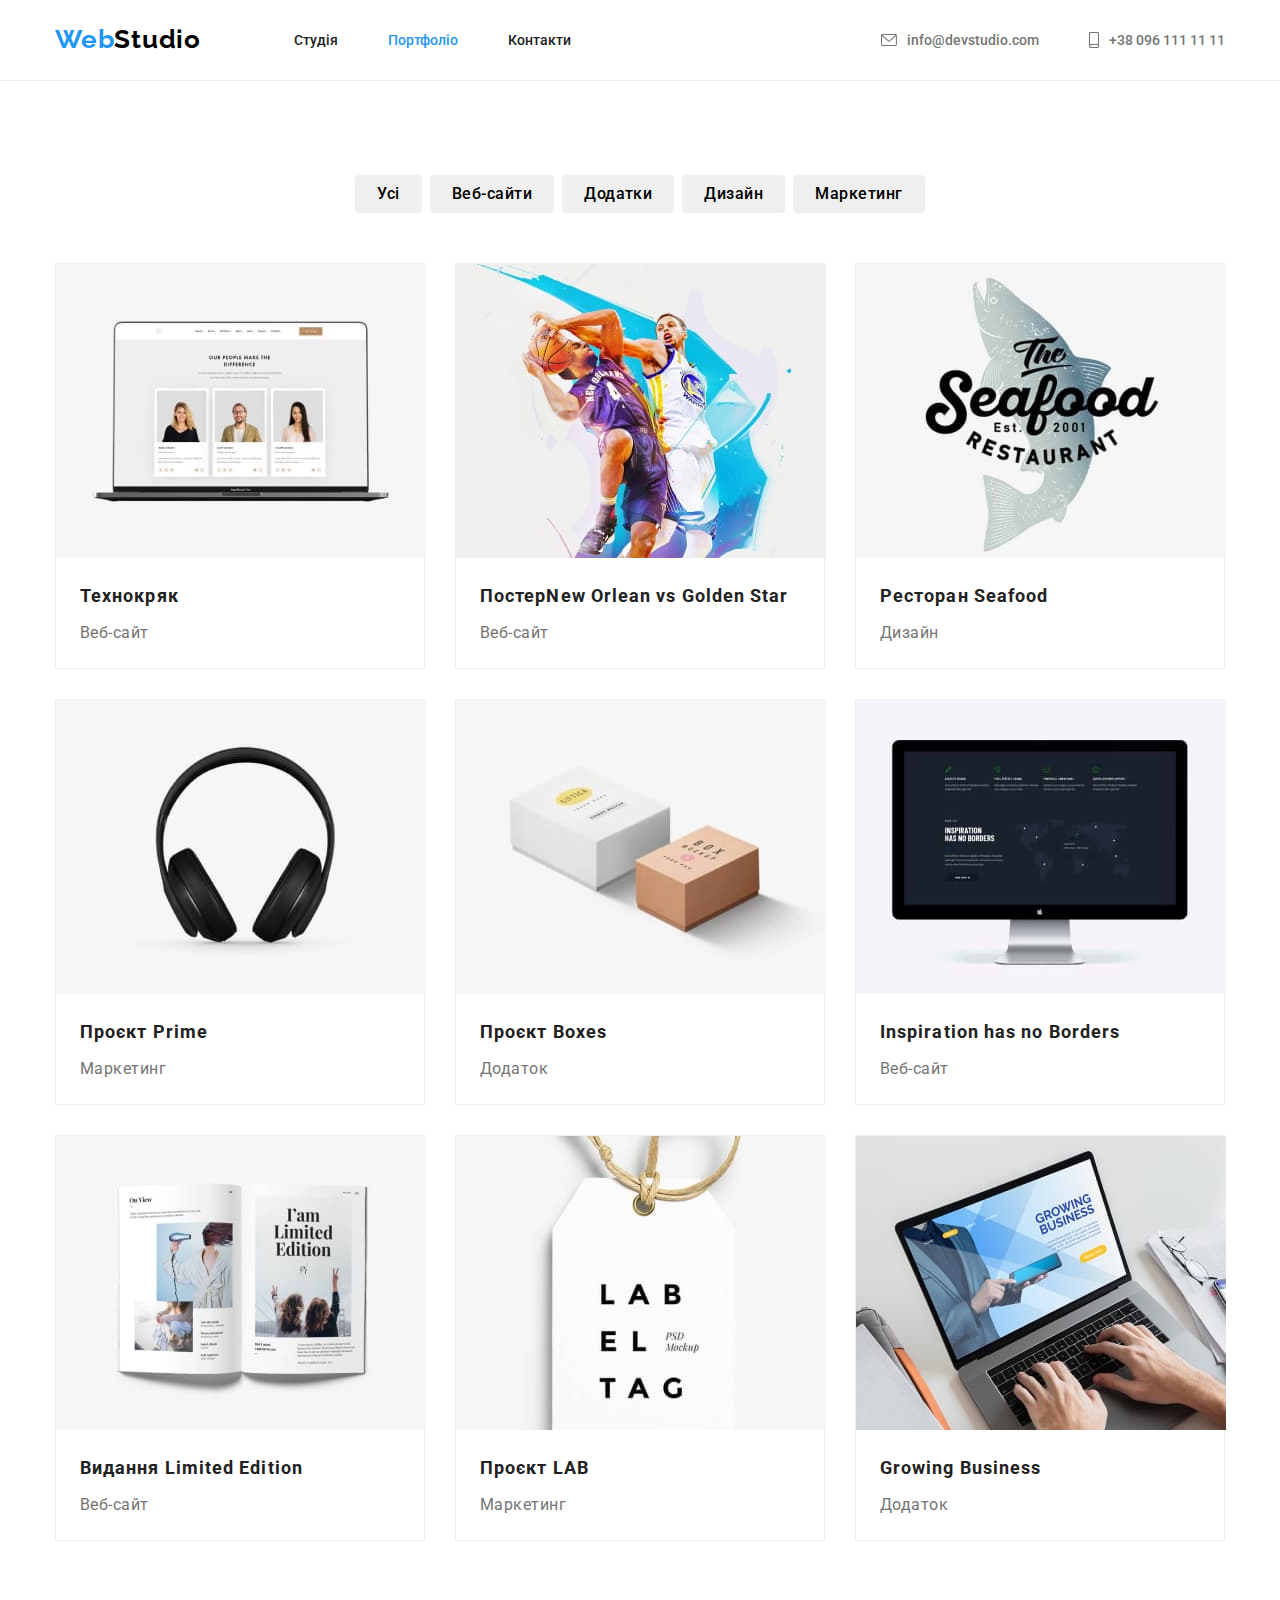
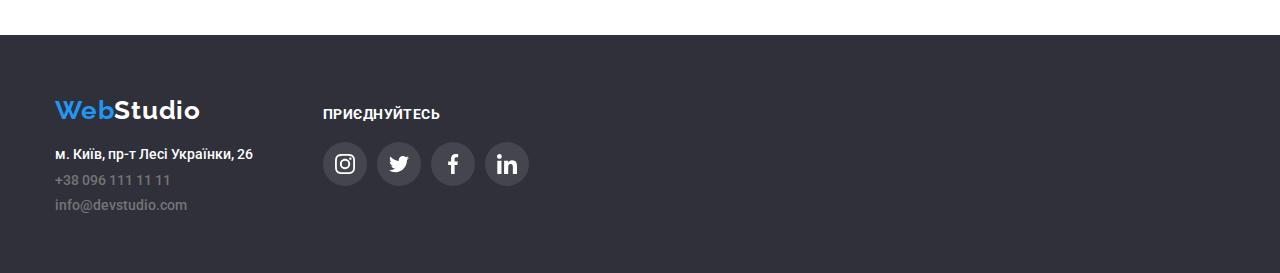
==== portfolio.html @ 5250e9d7 "js scrirt" ====
<!DOCTYPE html>
<html lang="uk">
  <head>
    <meta charset="UTF-8" />
    <meta http-equiv="X-UA-Compatible" content="IE=edge" />
    <meta name="viewport" content="width=device-width, initial-scale=1.0" />
    <title>WebStudio</title>
    <link
      rel="stylesheet"
      href="https://cdnjs.cloudflare.com/ajax/libs/modern-normalize/1.1.0/modern-normalize.min.css"
    />
    <link
      href="https://fonts.googleapis.com/css2?family=Raleway:wght@700&display=swap"
      rel="stylesheet"
    />
    <link
      href="https://fonts.googleapis.com/css2?family=Roboto:wght@400;500;700;900&display=swap"
      rel="stylesheet"
    />
    <link rel="stylesheet" href="./css/styles.css" />
  </head>
  <body>
    <header class="header">
      <div class="main-nav container">
        <nav class="nav main-nav">
          <a class="logo" lang="en" href="./index.html"
            >Web<span class="logo-dark">Studio</span></a
          >
          <ul class="nav-list header-list list">
            <li class="nav-item">
              <a class="nav-link" href="./index.html">Студія</a>
            </li>
            <li class="nav-item">
              <a class="nav-link current" href="#">Портфоліо</a>
            </li>
            <li class="nav-item"><a class="nav-link" href="#">Контакти</a></li>
          </ul>
        </nav>
        <ul class="contact-list list">
          <li class="contact-item contact-item-margin">
            <a class="contact-link hover-link" href="mailto:info@devstudio.com"
              ><svg class="contact-link-icon" width="16px" height="12px">
                <use href="./images/symbol-defs.svg#icon-letter"></use></svg
              >info@devstudio.com</a
            >
          </li>
          <li class="contact-item">
            <a class="contact-link" href="tel:+380961111111"
              ><svg class="contact-link-icon" width="10px" height="16px">
                <use href="./images/symbol-defs.svg#icon-smartphone"></use></svg
              >+38 096 111 11 11</a
            >
          </li>
        </ul>
      </div>
    </header>
    <main>
      <section class="section portfolio">
        <div class="container">
          <h1 class="title visually-hidden">Портфоліо</h1>
          <ul class="filter-list list">
            <li class="filter-item">
              <button class="filter-button hover-button" type="button">
                Усі
              </button>
            </li>
            <li class="filter-item">
              <button class="filter-button hover-button" type="button">
                Веб-сайти
              </button>
            </li>
            <li class="filter-item">
              <button class="filter-button hover-button" type="button">
                Додатки
              </button>
            </li>
            <li class="filter-item">
              <button class="filter-button hover-button" type="button">
                Дизайн
              </button>
            </li>
            <li class="filter-item">
              <button class="filter-button hover-button" type="button">
                Маркетинг
              </button>
            </li>
          </ul>
          <div>
            <ul class="cards-list list">
              <li class="cards-item">
                <a class="link portfolio-link" href="#">
                  <div class="cards-image-title">
                    <img
                      class="cards-image"
                      src="./images/projectcard1.jpg"
                      alt="Дві жінки та чоловік"
                      width="370"
                    />
                    <p class="subtitle">
                      Ресурс пропонує комплексні пропозиції з різним рівнем
                      функціоналу та сервісів. Все це дозволить відвідувачу
                      отримати вичерпні відомості про компанію чи приватну
                      особу.
                    </p>
                  </div>
                  <div class="cards-title-text">
                    <h2 class="cards-title">Технокряк</h2>
                    <p class="cards-text">Веб-сайт</p>
                  </div>
                </a>
              </li>
              <li class="cards-item">
                <a class="link portfolio-link" href="#">
                  <div class="cards-image-title">
                    <img
                      class="cards-image"
                      src="./images/projectcard2.jpg"
                      alt="Два баскетболісти"
                      width="370"
                    />
                    <p class="subtitle">
                      Ресурс пропонує комплексні пропозиції з різним рівнем
                      функціоналу та сервісів. Все це дозволить відвідувачу
                      отримати вичерпні відомості про компанію чи приватну
                      особу.
                    </p>
                  </div>
                  <div class="cards-title-text">
                    <h2 class="cards-title">
                      Постер<span lang="en">New Orlean vs Golden Star</span>
                    </h2>
                    <p class="cards-text">Веб-сайт</p>
                  </div>
                </a>
              </li>
              <li class="cards-item">
                <a class="link portfolio-link" href="#">
                  <div class="cards-image-title">
                    <img
                      class="cards-image"
                      src="./images/projectcard3.jpg"
                      alt="Логотип ресторану"
                      width="370"
                    />
                    <p class="subtitle">
                      Ресурс пропонує комплексні пропозиції з різним рівнем
                      функціоналу та сервісів. Все це дозволить відвідувачу
                      отримати вичерпні відомості про компанію чи приватну
                      особу.
                    </p>
                  </div>
                  <div class="cards-title-text">
                    <h2 class="cards-title">
                      Ресторан <span lang="en">Seafood</span>
                    </h2>
                    <p class="cards-text">Дизайн</p>
                  </div>
                </a>
              </li>
              <li class="cards-item">
                <a class="link portfolio-link" href="#">
                  <div class="cards-image-title">
                    <img
                      class="cards-image"
                      src="./images/projectcard4.jpg"
                      alt="Навушники"
                      width="370"
                    />
                    <p class="subtitle">
                      Ресурс пропонує комплексні пропозиції з різним рівнем
                      функціоналу та сервісів. Все це дозволить відвідувачу
                      отримати вичерпні відомості про компанію чи приватну
                      особу.
                    </p>
                  </div>
                  <div class="cards-title-text">
                    <h2 class="cards-title">
                      Проєкт <span lang="en">Prime</span>
                    </h2>
                    <p class="cards-text">Маркетинг</p>
                  </div>
                </a>
              </li>
              <li class="cards-item">
                <a class="link portfolio-link" href="#">
                  <div class="cards-image-title">
                    <img
                      class="cards-image"
                      src="./images/projectcard5.jpg"
                      alt="Дві коробки"
                      width="370"
                    />
                    <p class="subtitle">
                      Ресурс пропонує комплексні пропозиції з різним рівнем
                      функціоналу та сервісів. Все це дозволить відвідувачу
                      отримати вичерпні відомості про компанію чи приватну
                      особу.
                    </p>
                  </div>
                  <div class="cards-title-text">
                    <h2 class="cards-title">
                      Проєкт <span lang="en">Boxes</span>
                    </h2>
                    <p class="cards-text">Додаток</p>
                  </div>
                </a>
              </li>
              <li class="cards-item">
                <a class="link portfolio-link" href="#">
                  <div class="cards-image-title">
                    <img
                      class="cards-image"
                      src="./images/projectcard6.jpg"
                      alt="Монітор"
                      width="370"
                    />
                    <p class="subtitle">
                      Ресурс пропонує комплексні пропозиції з різним рівнем
                      функціоналу та сервісів. Все це дозволить відвідувачу
                      отримати вичерпні відомості про компанію чи приватну
                      особу.
                    </p>
                  </div>
                  <div class="cards-title-text">
                    <h2 class="cards-title" lang="en">
                      Inspiration has no Borders
                    </h2>
                    <p class="cards-text">Веб-сайт</p>
                  </div>
                </a>
              </li>
              <li class="cards-item">
                <a class="link portfolio-link" href="#">
                  <div class="cards-image-title">
                    <img
                      class="cards-image"
                      src="./images/projectcard7.jpg"
                      alt="Журнал"
                      width="370"
                    />
                    <p class="subtitle">
                      Ресурс пропонує комплексні пропозиції з різним рівнем
                      функціоналу та сервісів. Все це дозволить відвідувачу
                      отримати вичерпні відомості про компанію чи приватну
                      особу.
                    </p>
                  </div>
                  <div class="cards-title-text">
                    <h2 class="cards-title">
                      Видання <span lang="en">Limited Edition</span>
                    </h2>
                    <p class="cards-text">Веб-сайт</p>
                  </div>
                </a>
              </li>
              <li class="cards-item">
                <a class="link portfolio-link" href="#">
                  <div class="cards-image-title">
                    <img
                      class="cards-image"
                      src="./images/projectcard8.jpg"
                      alt="Підвіска з буквами"
                      width="370"
                    />
                    <p class="subtitle">
                      Ресурс пропонує комплексні пропозиції з різним рівнем
                      функціоналу та сервісів. Все це дозволить відвідувачу
                      отримати вичерпні відомості про компанію чи приватну
                      особу.
                    </p>
                  </div>
                  <div class="cards-title-text">
                    <h2 class="cards-title">
                      Проєкт <span lang="en">LAB</span>
                    </h2>
                    <p class="cards-text">Маркетинг</p>
                  </div>
                </a>
              </li>
              <li class="cards-item">
                <a class="link portfolio-link" href="#">
                  <div class="cards-image-title">
                    <img
                      class="cards-image"
                      src="./images/projectcard9.jpg"
                      alt="Ноутбук"
                      width="370"
                    />
                    <p class="subtitle">
                      Ресурс пропонує комплексні пропозиції з різним рівнем
                      функціоналу та сервісів. Все це дозволить відвідувачу
                      отримати вичерпні відомості про компанію чи приватну
                      особу.
                    </p>
                  </div>
                  <div class="cards-title-text">
                    <h2 class="cards-title" lang="en">Growing Business</h2>
                    <p class="cards-text">Додаток</p>
                  </div>
                </a>
              </li>
            </ul>
          </div>
        </div>
      </section>
    </main>
    <footer class="footer">
      <div class="container container-box">
        <div class="footer-address-box">
          <div class="footer-logo">
            <a class="logo" lang="en" href="./index.html"
              >Web<span class="logo-liht">Studio</span></a
            >
          </div>
          <address class="address">
            <ul class="address-list list">
              <li class="address-item address-item-margin">
                <a
                  class="address-link-white"
                  href="https://goo.gl/maps/CPtrU1FHBa2aNyZL9"
                  target="_blank"
                  rel="noopener noreferrer nofollow"
                  >м. Київ, пр-т Лесі Українки, 26</a
                >
              </li>
              <li class="address-item address-item-margin">
                <a class="address-link" href="tel:+380961111111"
                  >+38 096 111 11 11</a
                >
              </li>
              <li class="address-item">
                <a class="address-link" href="mailto:info@devstudio.com"
                  >info@devstudio.com</a
                >
              </li>
            </ul>
          </address>
        </div>
        <div class="footer-social">
          <p class="footer-title">приєднуйтесь</p>
          <ul class="list footer-list-icon">
            <li class="address-icon">
              <a class="footer-address-link" href="https://www.instagram.com/">
                <svg
                  class="address-icon-social address-icon-instagram"
                  width="20px"
                  height="20px"
                >
                  <use
                    href="./images/symbol-defs.svg#icon-instagram"
                  ></use></svg
              ></a>
            </li>
            <li class="address-icon">
              <a class="footer-address-link" href="https://twitter.com/">
                <svg
                  class="address-icon-social address-icon-twitter"
                  width="20px"
                  height="20px"
                >
                  <use href="./images/symbol-defs.svg#icon-twitter"></use></svg
              ></a>
            </li>
            <li class="address-icon">
              <a class="footer-address-link" href="https://www.facebook.com/">
                <svg
                  class="address-icon-social address-icon-facebook"
                  width="20px"
                  height="20px"
                >
                  <use href="./images/symbol-defs.svg#icon-facebook"></use></svg
              ></a>
            </li>
            <li class="address-icon">
              <a class="footer-address-link" href="https://www.linkedin.com/">
                <svg
                  class="address-icon-social address-icon-linkedin"
                  width="20px"
                  height="20px"
                >
                  <use href="./images/symbol-defs.svg#icon-linkedin"></use></svg
              ></a>
            </li>
          </ul>
        </div>
      </div>
    </footer>
  </body>
</html>
---- css/styles.css ----
:root {
  --primery-text-color: #212121;
  --title-text-color: #757575;
  --accent-color: #2196f3;
  --primery-white-color: #ffffff;
  --section-bg-color: #f5f4fa;
  --primery-bg-color: #f5f5f5;
  --logo-dark-color: #000000;
  --hero-background-color: #2f303a;
  --social-primery-color: #afb1b8;
  --transform-function: cubic-bezier(0.4, 0, 0.2, 1);
}

.body {
  color: var(--primery-text-color);
  background-color: var(--primery-white-color);
  font-family: Roboto sans-serif;
  letter-spacing: 0.02em;
}

h1,
h2,
h3,
h4,
h5,
h6,
p,
ul {
  font-family: Roboto;
  padding: 0;
  margin: 0;
}

.section {
  padding: 94px 0px;
  /* width: 1600px; */
  /* margin: 0 auto; */
}

img {
  display: block;
  max-width: 100%;
  height: auto;
}

.header {
  border: none;
  border-bottom: 1px solid #ececec;
  margin: 0 auto;
  /* border: 1px solid #ececec; */
}

.header-border {
  border: 1px solid #ececec;
}

.logo {
  color: var(--accent-color);
  font-family: Raleway;
  font-weight: 700;
  font-size: 26px;
  line-height: 1.2;
  letter-spacing: 0.03em;
  text-decoration: none;
}

.logo-dark {
  color: var(--logo-dark-color);
}

.contact-link {
  color: var(--title-text-color);
  text-decoration: none;
  font-weight: 500;
  font-size: 14px;
  line-height: calc(16 / 14);
  fill: currentColor;
  display: flex;
  align-items: center;
  transition: color 250ms var(--transform-function);
}

.contact-link:hover,
.contact-link:focus {
  color: var(--accent-color);
}

.address-link-white:hover,
.address-link-white:focus {
  color: var(--accent-color);
  transition: transform 250ms var(--transform-function);
}

/* svg */

.contact-link-icon {
  margin-right: 10px;
  fill: currentColor;
}

.address-link:hover,
.address-link:focus {
  color: var(--accent-color);
}

.list {
  padding: 0;
  margin: 0;
  list-style: none;
}

.nav-list .nav-link.current {
  color: var(--accent-color);
}

.list-icon {
  display: flex;
  /* justify-content: center; */
  /* align-items: center; */
}

.main-nav {
  display: flex;
  align-items: center;
}

/* Студія, Портфоліо, Контакти */

.nav-list .nav-link {
  display: block;
  padding-top: 32px;
  padding-bottom: 32px;

  color: var(--primery-text-color);
  font-weight: 500;
  font-size: 14px;
  line-height: calc(16 / 14);
  text-decoration: none;

  transition: transform 250ms var(--transform-function);
}

.nav-item {
  margin-right: 50px;
}

.nav-item:last-child {
  margin-right: 0;
}

.contact-item {
  display: block;
  margin-left: 50px;
}

.contact-item-margin {
  margin-left: 0px;
}

.nav-list {
  display: flex;
  margin-left: 93px;
}

.contact-list {
  display: flex;
  margin-left: auto;
}

.nav-link:hover,
.nav-link:focus {
  color: var(--accent-color);
  transition: color 250ms var(--transform-function);
}

.hero {
  color: var(--primery-white-color);
  background-image: url(../images/hero-img.jpg);
  background-color: var(--hero-background-color);
  background-image: linear-gradient(
      rgba(47, 48, 58, 0.4),
      rgba(47, 48, 58, 0.4)
    ),
    url(../images/hero-img.jpg);

  height: 600px;
  max-width: 1600px;
  /* width: 1600px; */
  padding-top: 200px;
  padding-bottom: 200px;
  margin-left: auto;
  margin-right: auto;
  background-repeat: no-repeat;
  background-position: center;
  background-size: cover;
}

.section-hero-title {
  text-align: center;
  padding-top: 200px;
  padding-bottom: 200px;
  margin-bottom: 50px;
}

.hero-title {
  margin-top: 0px;
  margin: 0 auto;
  margin-bottom: 30px;

  font-weight: 900;
  font-size: 44px;
  line-height: calc(60 / 44);
  letter-spacing: 0.06em;
  text-transform: uppercase;
  text-align: center;
  width: 100%;
  max-width: 696px;
}

/* button замовити послугу */

.hero-button {
  min-width: 216px;
  /* min-height: 50px; */
  background-color: var(--accent-color);
  color: var(--primery-white-color);
  padding: 10px 32px;
  box-shadow: 0px 4px 4px rgba(0, 0, 0, 0.15);
  border-radius: 4px;
  border: var(--accent-color);
  margin: 0 auto;
  display: block;
  font-weight: 700;
  font-size: 16px;
  line-height: 1.9;
  letter-spacing: 0.06em;
  cursor: pointer;

  transition: background-color 250ms var(--transform-function);
}

.hero-button:hover,
.hero-button:focus {
  background-color: #188ce8;
}

.visually-hidden {
  position: absolute;
  white-space: nowrap;
  width: 1px;
  height: 1px;
  overflow: hidden;
  border: 0;
  padding: 0;
  clip: rect(0 0 0 0);
  clip-path: inset(50%);
  margin: -1px;
}

.fiatures-list {
  display: flex;
  flex-wrap: wrap;
}

.fiatures-list .fiatures-item {
  width: 270px;
  margin-right: 30px;
  /* gap: 30px; */
  /* background-color: tomato; */
}

.fiatures-list .fiatures-item:nth-child(4n) {
  margin-right: 0;
}

.fiatures-title {
  margin-top: 0px;
  margin-bottom: 10px;
  color: var(--primery-text-color);
  font-weight: 700;
  font-size: 14px;
  line-height: 1.14;
  letter-spacing: 0.03em;
  text-transform: uppercase;
  margin-top: 30px;
}

.fiatures-text {
  margin-top: 0px;
  color: var(--title-text-color);
  font-weight: 400;
  font-size: 14px;
  line-height: 1.71;
  letter-spacing: 0.03em;
}

.fiatures-icon-svg {
  background-color: var(--section-bg-color);
  width: 270px;
  height: 120px;
  border-radius: 4px;
  display: flex;
  align-items: center;
  justify-content: center;
}

.about {
  padding-top: 0px;
}

.about-list {
  display: flex;
  gap: 30px;
}

.about .about-title {
  margin-bottom: 50px;
}

.about-paragraph-title {
  bottom: 0;
  right: -0%;

  position: absolute;
  /* width: 100%; */
  width: 370px;
  height: 70px;

  display: flex;
  align-items: center;
  justify-content: center;

  /* bottom: 0;
  right: 0;

  padding: 27px 0px; */
  background: rgba(47, 48, 58, 0.8);
}

.about-paragraph-title {
  color: var(--primery-white-color);
  text-align: center;
  font-weight: 700;
  font-size: 14px;
  line-height: calc(16 / 14);
  letter-spacing: 0.03em;
  text-transform: uppercase;
}

.about-item {
  position: relative;
}

.team {
  background-color: var(--section-bg-color);
}
.team-list {
  display: flex;
  gap: 30px;
}

.team-item {
  box-shadow: 0px 1px 3px rgba(0, 0, 0, 0.12), 0px 1px 1px rgba(0, 0, 0, 0.14),
    0px 2px 1px rgba(0, 0, 0, 0.2);
}

.team-title-text {
  background-color: var(--primery-white-color);
  padding: 30px;
  border-radius: 0px 0px 4px 4px;
}

.title {
  color: var(--primery-text-color);
  margin-bottom: 50px;
  font-weight: 700;
  font-size: 36px;
  line-height: 1.16;
  text-align: center;
  letter-spacing: 0.03em;
}

.team-title {
  margin: 0px;
  color: var(--primery-text-color);
  font-weight: 500;
  font-size: 16px;
  line-height: 1.19;
  letter-spacing: 0.03em;
  text-align: center;
  /* margin-top: 30px; */
  /* padding-bottom: 10px; */
  margin-bottom: 10px;
}

.team-text {
  color: var(--title-text-color);
  font-weight: 400;
  font-size: 16px;
  line-height: 1.19;
  letter-spacing: 0.03em;
  text-align: center;
  margin-bottom: 16px;
}

.team-list-icon {
  display: flex;
  align-items: center;
  justify-content: center;
  gap: 10px;
}

.social-link:hover,
.social-link:focus {
  background-color: var(--accent-color);
  fill: var(--primery-white-color);
}

.social-link {
  border-radius: 50%;
  width: 44px;
  height: 44px;
  display: flex;
  align-items: center;
  justify-content: center;
  fill: var(--social-primery-color);
  transition: background-color 250ms var(--transform-function),
    fill 250ms var(--transform-function);
}

.team-item-icon {
  padding: 0;
  border: none;
  display: flex;
  align-items: center;
  justify-content: center;
  width: 44px;
  height: 44px;
  border-radius: 50%;
}

.container-clients {
  display: flex;
  align-items: center;
  justify-content: center;
}

.clients-list {
  gap: 30px;
  display: flex;
  /* align-items: center;
  justify-content: center; */
}

.clients-item {
  width: calc((100% - 60px) / 3);
}

.clients-link {
  width: 100%;
  height: 92px;
  border: 1px solid #afb1b8;
  border-radius: 4px;
  display: flex;
  align-items: center;
  justify-content: center;
  color: var(--social-primery-color);
  transition: border-color 250ms var(--transform-function),
    color 250ms var(--transform-function);
}

.clients-link-icon {
  fill: currentColor;
}

.clients-link:hover,
.clients-link:focus {
  border-color: var(--accent-color);
  color: var(--accent-color);
}

.footer {
  background-color: var(--hero-background-color);
  padding-top: 60px;
  padding-bottom: 60px;
  /* width: 1600px; */
  /* height: 252px; */
  margin-left: auto;
  margin-right: auto;
}

.container-box {
  display: flex;
  align-items: baseline;
}

.footer-logo {
  margin-bottom: 20px;
}

.footer-title {
  margin-top: 0px;
  color: var(--primery-white-color);
  font-weight: 700;
  font-size: 14px;
  line-height: calc(16 / 14);
  letter-spacing: 0.03em;
  text-transform: uppercase;
  margin-bottom: 20px;
}

.footer-social {
  margin-left: 70px;
}

.logo-liht {
  color: var(--primery-white-color);
}

.address-link-white {
  color: var(--primery-white-color);
  text-decoration: none;
  font-weight: 500;
  font-style: normal;
  font-size: 14px;
  line-height: calc(16 / 14);

  transition: color 250ms var(--transform-function);
}

.address-link {
  color: var(--title-text-color);
  text-decoration: none;
  font-weight: 500;
  font-style: normal;
  font-size: 14px;
  line-height: calc(14 / 16);
}

/* cvg */

.address-item {
  font-size: 14px;
}

.address-item-margin {
  margin-bottom: 9px;
}

.footer-list-icon {
  display: flex;
  justify-content: center;
  gap: 10px;
}

.footer-address-link {
  width: 44px;
  height: 44px;
  display: flex;
  align-items: center;
  justify-content: center;
  background: rgba(255, 255, 255, 0.1);
  border-radius: 50%;
  color: var(--primery-white-color);

  transition: background-color 250ms var(--transform-function);
}

.address-icon-social {
  fill: currentColor;
}

.footer-address-link:hover,
.footer-address-link:focus {
  background-color: var(--accent-color);
}

.cards-title-text {
  padding: 20px 24px;
}

.cards-title {
  color: var(--primery-text-color);
  font-weight: 700;
  font-size: 18px;
  line-height: 2;
  letter-spacing: 0.06em;
  margin-bottom: 4px;
}

.cards-text {
  color: var(--title-text-color);
  font-weight: 400;
  font-size: 16px;
  line-height: 1.88;
  letter-spacing: 0.03em;
}

.link {
  text-decoration: none;
}

.box {
  width: 370px;
  height: 404px;
  background-color: var(--primery-white-color);
}

.container {
  /* width: 100%; */
  max-width: 1200px;
  /* background-color: gold; */
  margin: 0 auto;
  padding: 0 15px;
}

.section.no-padding {
  padding-top: 0px;
  padding-bottom: 0px;
}

/* 2 Сторінка */
.cards-list {
  display: flex;
  flex-wrap: wrap;
  gap: 30px;
  /* background-color: teal; */
}

.cards-item {
  width: 370px;
  /* background-color: tomato; */
  border: 1px solid #eeeeee;
}

.cards-item:hover,
.cards-item:focus {
  box-shadow: 0px 1px 1px rgba(0, 0, 0, 0.12), 0px 4px 4px rgba(0, 0, 0, 0.06),
    1px 4px 6px rgba(0, 0, 0, 0.16);
  transition: transform 250ms var(--transform-function);
}

.portfolio-link {
  display: block;
}

.filter-list {
  display: flex;
  justify-content: center;
  flex-wrap: wrap;
  margin-bottom: 50px;
  gap: 8px;
  /* background-color: teal; */
}

/* buttons портфоліо */

.hover-button:hover,
.hover-button:focus {
  background-color: var(--accent-color);
  color: var(--primery-white-color);
  box-shadow: 0px 1px 1px rgba(0, 0, 0, 0.12), 0px 4px 4px rgba(0, 0, 0, 0.06),
    1px 4px 6px rgba(0, 0, 0, 0.16);
}

.filter-button {
  padding: 6px 22px;
  cursor: pointer;
  border: none;
  border-radius: 4px;
  font-weight: 500;
  font-size: 16px;
  line-height: calc(26 / 16);
  text-align: center;
  letter-spacing: 0.03em;

  transition: background-color 250ms var(--transform-function),
    color 250ms var(--transform-function),
    box-shadow 250ms var(--transform-function);
}

.portfolio {
  background-color: var(--primery-white-color);
}

/* модалка */

.backdrop {
  position: fixed;
  top: 0;
  left: 0;
  width: 100%;
  height: 100%;
  background: rgba(0, 0, 0, 0.2);
}

.backdrop.is-hidden {
  opacity: 0;
  pointer-events: none;
}

.modal {
  position: absolute;
  top: 50%;
  left: 50%;
  transform: translate(-50%, -50%);

  min-width: 528px;
  min-height: 581px;
  padding: 40px;

  background-color: var(--primery-white-color);
}

.icon-button-close {
  padding: 6px 6px;
  border-radius: 50%;
  width: 30px;
  height: 30px;
  border: 1px solid rgba(0, 0, 0, 0.1);
  cursor: pointer;
}

.button-close {
  padding: 8px 8px;
  border: none;
  background: var(--primery-white-color);
  position: absolute;
  top: 8px;
  right: 8px;
}

/* ховер та підкреслення для cторінок Студія Портфоліо Контакти */

.nav-link::after {
  content: '';

  position: absolute;
  left: 0;
  bottom: 0;

  display: block;
  width: 100%;
  height: 5px;
  background-color: var(--accent-color);

  opacity: 0;
  transition: opacity;
  border-radius: 2px;

  transition: transform 250ms var(--transform-function);
}

.nav-link {
  position: relative;
}

.nav-link:hover::after,
.nav-link:focus::after,
.nav-link:active::after {
  opacity: 1;
}

/* ховер картки */

.subtitle {
  position: absolute;
  padding: 62px 24px;
  margin: 0;
  background-color: rgba(33, 150, 243, 0.9);
  font-size: 18px;
  line-height: calc(28 / 18);
  letter-spacing: 0.03em;
  color: var(--primery-white-color);
  transform: translateY(0%);
  transition: transform 250ms var(--transform-function);
}

.cards-item:hover .subtitle {
  transform: translateY(-100%);
}

/* .cards-item {
  position: relative;
} */

.cards-image-title {
  position: relative;
  width: 370px;
  height: 294px;
  overflow: hidden;
}
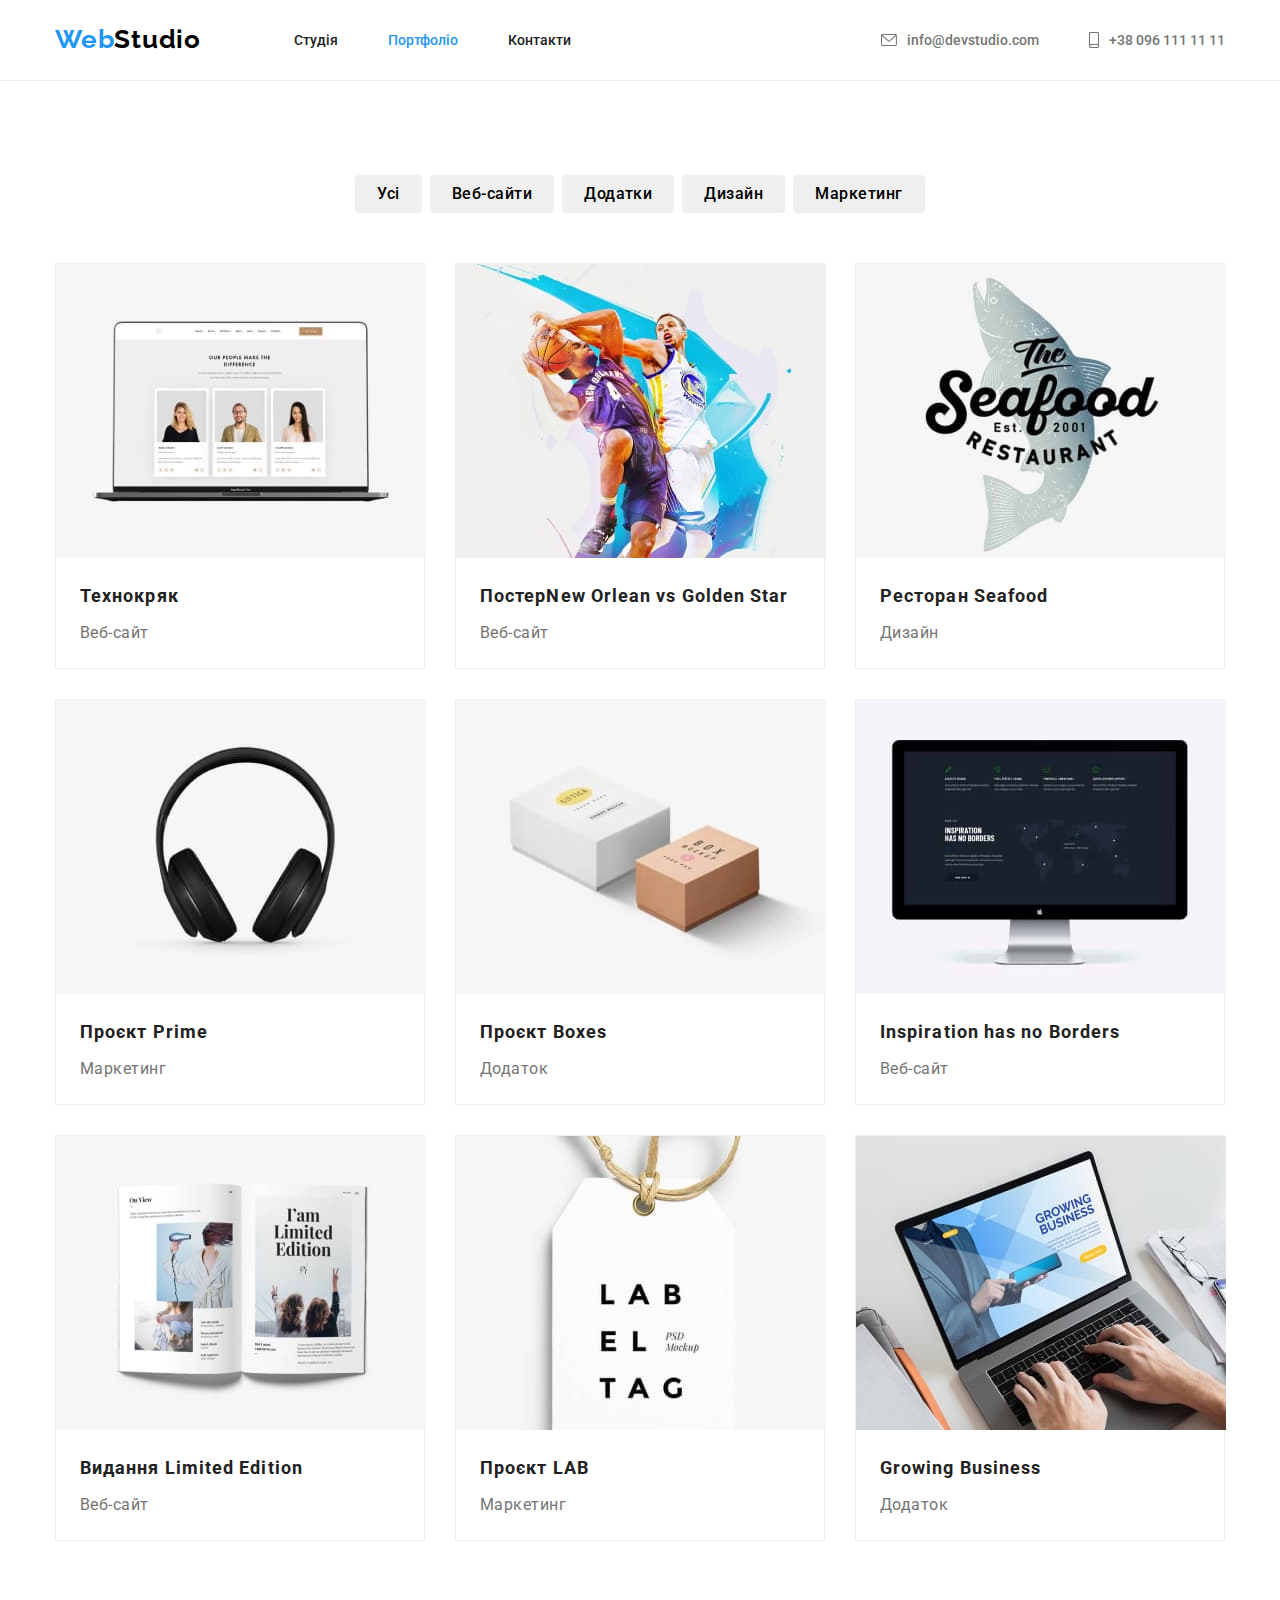
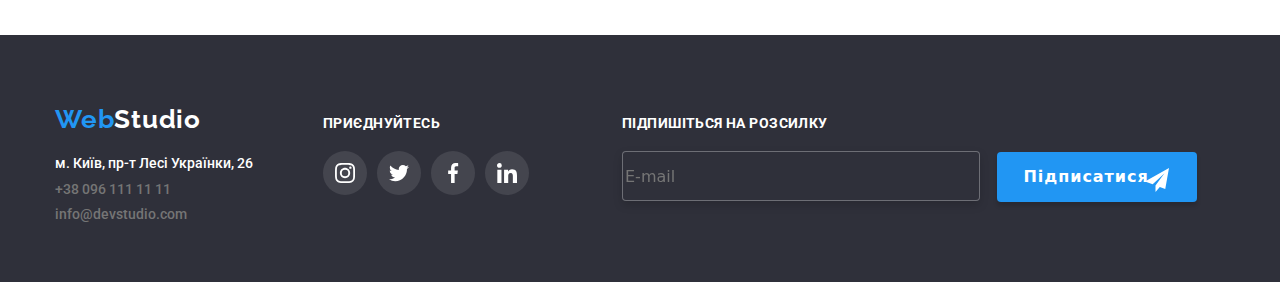
==== commit 2ee710ef: "css" ====
--- a/portfolio.html
+++ b/portfolio.html
@@ -383,6 +383,26 @@
             </li>
           </ul>
         </div>
+        <div class="footer-newsletter">
+          <p class="footer-title-newsletter">Підпишіться на розсилку</p>
+          <input
+            type="email"
+            class="footer-input"
+            name="mail"
+            id="mail"
+            placeholder="E-mail"
+          />
+          <label for="mail" class="footer-label"></label>
+          <button type="submit" class="footer-button">
+            Підписатися<svg
+              class="icon-button-newsletter"
+              width="24px"
+              height="24px"
+            >
+              <use href="./images/symbol-defs.svg#icon-send-telegram"></use>
+            </svg>
+          </button>
+        </div>
       </div>
     </footer>
   </body>
--- a/css/styles.css
+++ b/css/styles.css
@@ -686,13 +686,23 @@
 /* модалка */
 
 .backdrop {
+  position: absolute;
+  top: 0;
+  left: 0;
+  width: 100%;
+  height: 100%;
+  z-index: 1;
+  background: rgba(0, 0, 0, 0.2);
+}
+
+/* .backdrop {
   position: fixed;
   top: 0;
   left: 0;
   width: 100%;
   height: 100%;
   background: rgba(0, 0, 0, 0.2);
-}
+} */
 
 .backdrop.is-hidden {
   opacity: 0;
@@ -728,6 +738,13 @@
   position: absolute;
   top: 8px;
   right: 8px;
+
+  transition: fill 250ms var(--transform-function);
+}
+
+.button-close:hover,
+.button-close:focus {
+  fill: var(--accent-color);
 }
 
 /* ховер та підкреслення для cторінок Студія Портфоліо Контакти */
@@ -790,3 +807,317 @@
   height: 294px;
   overflow: hidden;
 }
+
+/* Підпишіться на розсилку */
+
+.footer-newsletter {
+  margin-left: 93px;
+}
+
+.footer-title-newsletter {
+  margin: 0;
+  color: var(--primery-white-color);
+  font-weight: 700;
+  font-size: 14px;
+  line-height: calc(16 / 4);
+  letter-spacing: 0.03em;
+  text-transform: uppercase;
+  /* margin-bottom: 20px; */
+}
+
+.footer-input {
+  width: 358px;
+  height: 50px;
+
+  background-color: var(--hero-background-color);
+  border: 1px solid rgba(255, 255, 255, 0.3);
+  filter: drop-shadow(0px 4px 4px rgba(0, 0, 0, 0.15));
+  border-radius: 4px;
+  cursor: pointer;
+}
+
+.footer-button {
+  position: relative;
+  width: 200px;
+  height: 50px;
+  padding-top: 10px;
+  padding-bottom: 10px;
+  padding-right: 28px;
+  /* margin-left: 12px; */
+  font-weight: 700;
+  font-size: 16px;
+  line-height: calc(30 / 16);
+  letter-spacing: 0.06em;
+
+  cursor: pointer;
+
+  margin-left: 12px;
+
+  background-color: var(--accent-color);
+  color: var(--primery-white-color);
+  box-shadow: 0px 4px 4px rgba(0, 0, 0, 0.15);
+  border-radius: 4px;
+  border: var(--accent-color);
+
+  transition: background-color 250ms var(--transform-function);
+}
+
+.icon-button-newsletter {
+  position: absolute;
+  bottom: 20%;
+  right: 28px;
+}
+
+.footer-button:hover,
+.footer-button:focus {
+  background-color: #188ce8;
+}
+
+/* Форми */
+
+textarea {
+  resize: none;
+}
+
+.modal-form {
+  position: absolute;
+  top: 50%;
+  left: 50%;
+  transform: translate(-50%, -50%);
+
+  width: 528px;
+  height: 581px;
+  margin-top: 40px;
+  padding-left: 40px;
+  padding-right: 40px;
+  /* min-width: 528px;
+  min-height: 581px;
+  padding: 40px; */
+}
+
+.form-title {
+  font-weight: 700;
+  font-size: 20px;
+  line-height: 23px;
+  text-align: center;
+  letter-spacing: 0.03em;
+
+  color: var(--primery-text-color);
+}
+
+.modal-form-title {
+  margin-bottom: 20px;
+}
+
+.form-list {
+  margin-top: 30px;
+}
+
+.form-input {
+  padding-left: 42px;
+  margin-bottom: 29px;
+  border: 1px solid rgba(33, 33, 33, 0.2);
+  border-radius: 4px;
+
+  width: 448px;
+  height: 40px;
+  cursor: pointer;
+  fill: currentColor;
+
+  transition: border-color 250ms var(--transform-function);
+}
+
+.form-input:focus + .icon-form {
+  fill: var(--accent-color);
+}
+
+.form-input:hover + .icon-form {
+  fill: var(--accent-color);
+}
+
+.form-input:hover,
+.form-input:focus {
+  border-color: var(--accent-color);
+}
+
+.icon-form {
+  position: absolute;
+  top: 40%;
+  left: 10px;
+  cursor: pointer;
+  transform: translateY(-100%);
+
+  transition: fill 250ms var(--transform-function);
+}
+
+.form-item {
+  position: relative;
+  /* width: 448px;
+  height: 58px; */
+}
+
+.form-label {
+  position: absolute;
+  left: 0px;
+  /* top: 10%; */
+
+  transform: translateY(-110%);
+
+  font-family: 'Roboto';
+  font-style: normal;
+  font-weight: 400;
+  font-size: 12px;
+  line-height: calc(14 / 12);
+  letter-spacing: 0.01em;
+
+  color: var(--title-text-color);
+}
+
+.form-comment-textarea {
+  width: 448px;
+  height: 120px;
+
+  /* width: 416px;
+  height: 96px; */
+
+  border: 1px solid rgba(33, 33, 33, 0.2);
+  border-radius: 4px;
+
+  padding: 12px 16px;
+  cursor: pointer;
+
+  color: rgba(117, 117, 117, 0.5);
+  font-weight: 400;
+  font-size: 12px;
+  line-height: calc(14 / 12);
+  letter-spacing: 0.01em;
+
+  transition: border-color 250ms var(--transform-function);
+}
+
+.form-comment-textarea:hover,
+.form-comment-textarea:focus {
+  border-color: var(--accent-color);
+}
+
+.form-label-comment {
+  position: absolute;
+  top: 41%;
+  transform: translateY(50%);
+
+  font-family: 'Roboto';
+  font-style: normal;
+  font-weight: 400;
+  font-size: 12px;
+  line-height: calc(14 / 12);
+  letter-spacing: 0.01em;
+  color: var(--title-text-color);
+}
+
+.form-comment {
+  margin-bottom: 20px;
+}
+
+.form-button {
+  padding: 10px 52px;
+  font-weight: 700;
+  font-size: 16px;
+  line-height: calc(30 / 16);
+  letter-spacing: 00.06em;
+  cursor: pointer;
+
+  margin: 0 auto;
+  display: block;
+
+  background-color: var(--accent-color);
+  color: var(--primery-white-color);
+  box-shadow: 0px 4px 4px rgba(0, 0, 0, 0.15);
+  border-radius: 4px;
+  border: var(--accent-color);
+
+  margin-top: 30px;
+
+  transition: background-color 250ms var(--transform-function);
+}
+
+.form-button:hover,
+.form-button:focus {
+  background-color: #188ce8;
+}
+
+/* форми чекбокс */
+
+.checkbox {
+  -webkit-appearance: none;
+  -moz-appearance: none;
+  appearance: none;
+
+  position: absolute;
+}
+
+.form-topic {
+  display: flex;
+  position: relative;
+  /* padding-bottom: 30px; */
+  font-family: 'Roboto';
+  font-style: normal;
+  font-weight: 400;
+  font-size: 14px;
+  line-height: calc(24 / 14);
+  letter-spacing: 0.03em;
+
+  color: var(--title-text-color);
+
+  /* padding-left: 40px; */
+  margin-top: 20px;
+  align-items: center;
+  justify-content: center;
+}
+
+.checkbox:checked + .icon-box {
+  background-color: var(--accent-color);
+  fill: var(--accent-color);
+  border: none;
+  cursor: pointer;
+}
+
+.icon-box {
+  display: flex;
+  border: 2px solid var(--primery-text-color);
+  border-radius: 3px;
+  width: 16px;
+  height: 15px;
+  align-items: center;
+  justify-content: center;
+  margin-right: 20px;
+  cursor: pointer;
+}
+
+.icon-checkbox {
+  position: absolute;
+  top: 0%;
+  left: 20px;
+}
+
+.form-text {
+  font-size: 14px;
+  line-height: calc(24 / 14);
+  letter-spacing: 0.03em;
+  color: var(--title-text-color);
+  margin-left: -10px;
+  cursor: pointer;
+}
+
+.form-link {
+  display: inline-block;
+  margin-left: 5px;
+  font-size: 14px;
+  line-height: calc(24 / 14);
+  letter-spacing: 0.03em;
+  color: #2196f3;
+  text-decoration: underline;
+}
+
+.icon-checkbox-on {
+  fill: transparent;
+}
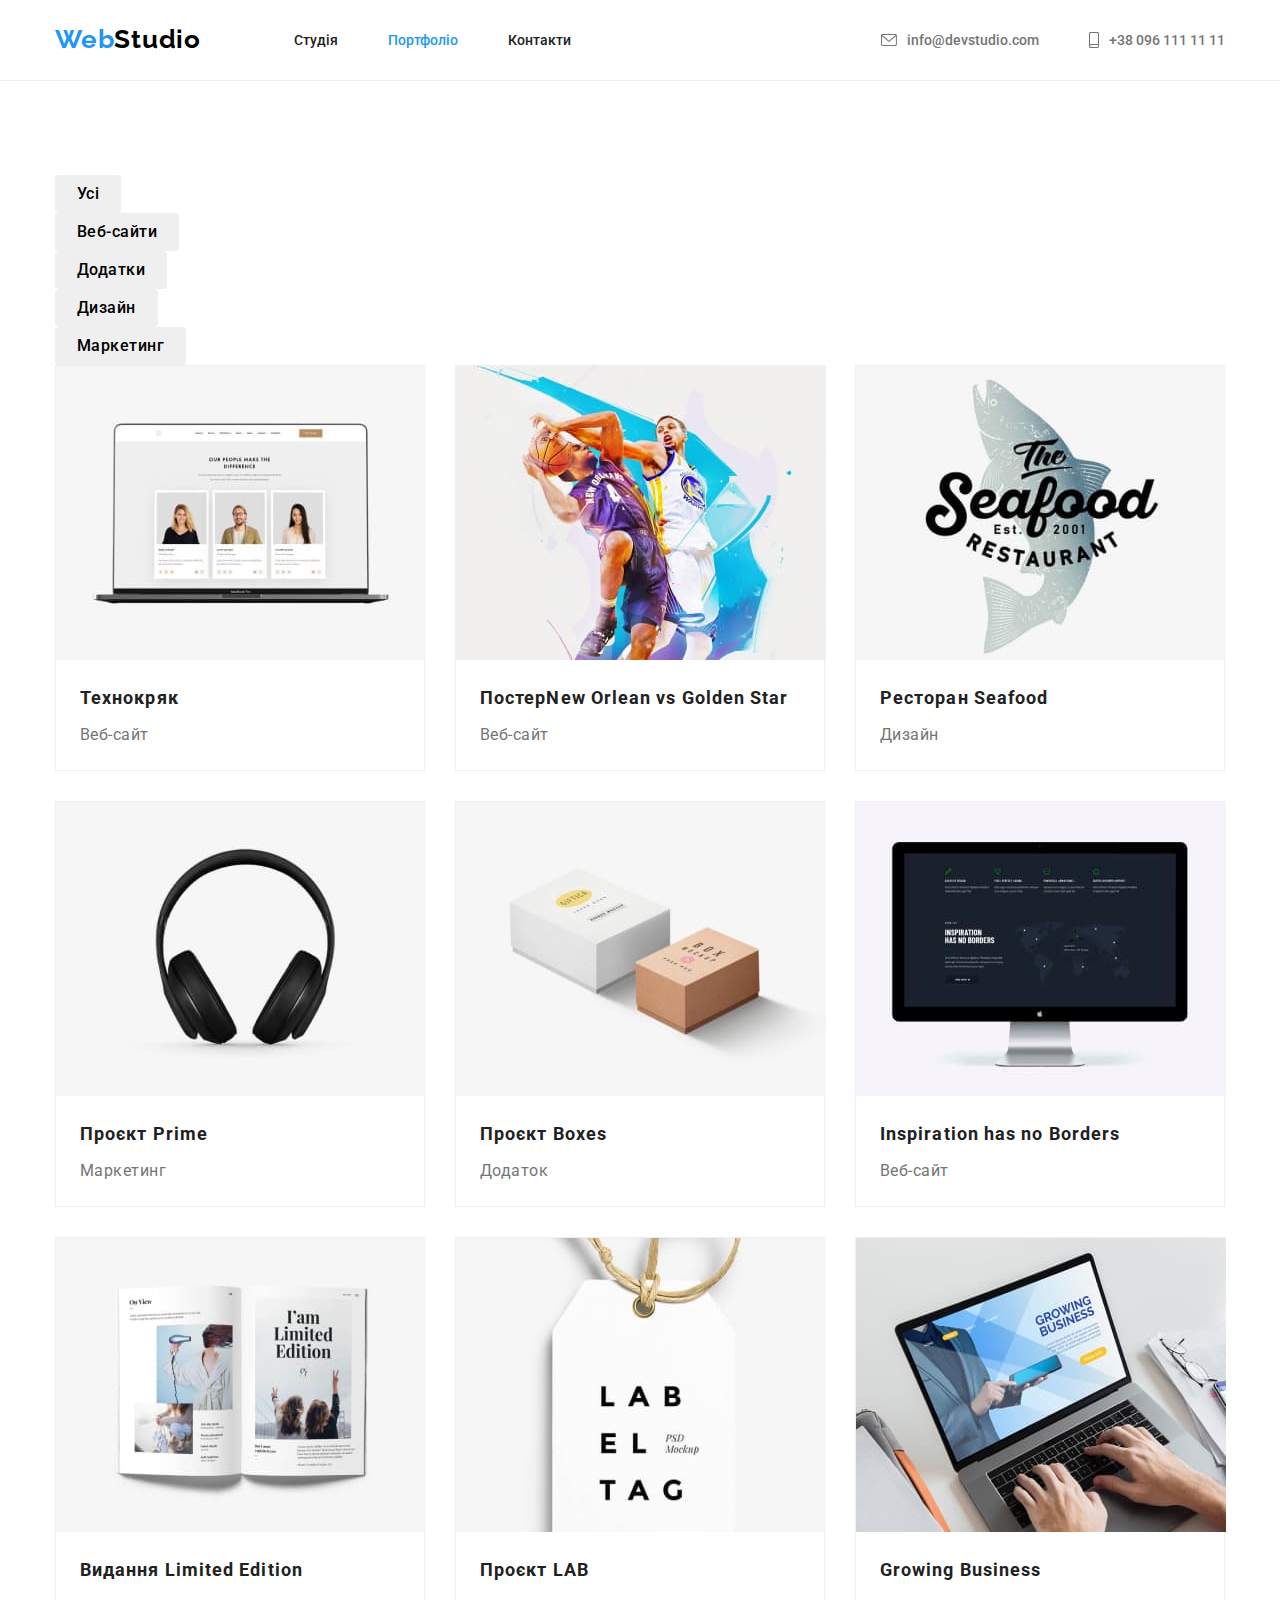
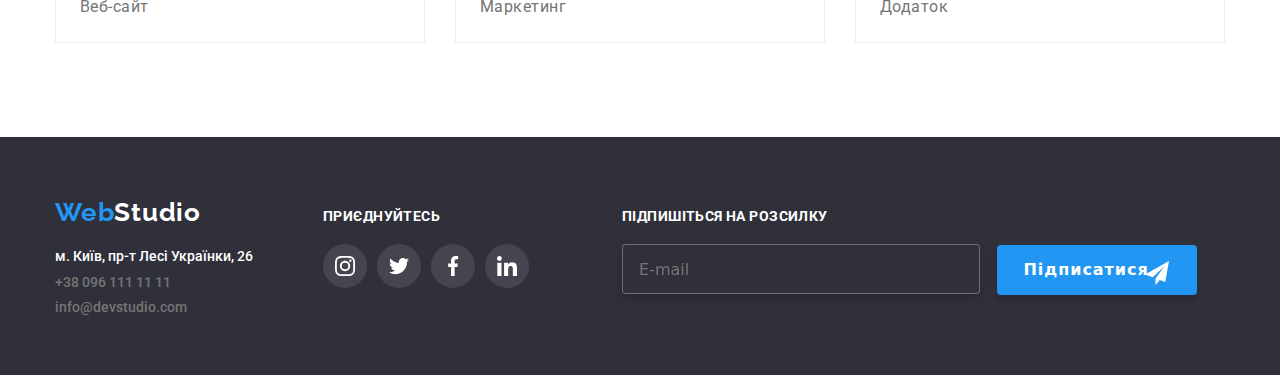
==== commit 9519575c: "css" ====
--- a/portfolio.html
+++ b/portfolio.html
@@ -385,14 +385,13 @@
         </div>
         <div class="footer-newsletter">
           <p class="footer-title-newsletter">Підпишіться на розсилку</p>
-          <input
+          <form action=""><input
             type="email"
             class="footer-input"
             name="mail"
             id="mail"
             placeholder="E-mail"
           />
-          <label for="mail" class="footer-label"></label>
           <button type="submit" class="footer-button">
             Підписатися<svg
               class="icon-button-newsletter"
@@ -402,6 +401,7 @@
               <use href="./images/symbol-defs.svg#icon-send-telegram"></use>
             </svg>
           </button>
+        </form>
         </div>
       </div>
     </footer>
--- a/css/styles.css
+++ b/css/styles.css
@@ -637,12 +637,12 @@
 .cards-item:focus {
   box-shadow: 0px 1px 1px rgba(0, 0, 0, 0.12), 0px 4px 4px rgba(0, 0, 0, 0.06),
     1px 4px 6px rgba(0, 0, 0, 0.16);
-  transition: transform 250ms var(--transform-function);
+  
 }
 
 .portfolio-link {
   display: block;
-}
+}transition: transform 250ms var(--transform-function);
 
 .filter-list {
   display: flex;
@@ -693,6 +693,8 @@
   height: 100%;
   z-index: 1;
   background: rgba(0, 0, 0, 0.2);
+
+  transition: opacity 250ms var(--transform-function);
 }
 
 /* .backdrop {
@@ -715,29 +717,34 @@
   left: 50%;
   transform: translate(-50%, -50%);
 
-  min-width: 528px;
+  width: 528px;
   min-height: 581px;
   padding: 40px;
 
   background-color: var(--primery-white-color);
 }
 
-.icon-button-close {
-  padding: 6px 6px;
+/* .icon-button-close {
+
   border-radius: 50%;
-  width: 30px;
-  height: 30px;
+ 
   border: 1px solid rgba(0, 0, 0, 0.1);
   cursor: pointer;
-}
+} */
 
 .button-close {
-  padding: 8px 8px;
+  /* padding: 8px 8px; */
   border: none;
   background: var(--primery-white-color);
   position: absolute;
   top: 8px;
   right: 8px;
+   width: 30px;
+  height: 30px;
+  border-radius: 50%;
+ 
+  border: 1px solid rgba(0, 0, 0, 0.1);
+  cursor: pointer;
 
   transition: fill 250ms var(--transform-function);
 }
@@ -819,15 +826,17 @@
   color: var(--primery-white-color);
   font-weight: 700;
   font-size: 14px;
-  line-height: calc(16 / 4);
+  /* line-height: calc(16 / 4); */
   letter-spacing: 0.03em;
   text-transform: uppercase;
+  margin-bottom: 20px;
   /* margin-bottom: 20px; */
 }
 
 .footer-input {
   width: 358px;
   height: 50px;
+  padding-left: 16px;
 
   background-color: var(--hero-background-color);
   border: 1px solid rgba(255, 255, 255, 0.3);
@@ -878,22 +887,16 @@
 textarea {
   resize: none;
 }
-
+/* 
 .modal-form {
   position: absolute;
   top: 50%;
   left: 50%;
   transform: translate(-50%, -50%);
-
-  width: 528px;
-  height: 581px;
-  margin-top: 40px;
-  padding-left: 40px;
-  padding-right: 40px;
-  /* min-width: 528px;
-  min-height: 581px;
-  padding: 40px; */
-}
+ padding: 40px;
+
+  width: 100%;
+} */
 
 .form-title {
   font-weight: 700;
@@ -907,15 +910,26 @@
 
 .modal-form-title {
   margin-bottom: 20px;
-}
-
-.form-list {
+  font-weight: 700;
+  font-size: 20px;
+  line-height: 23px;
+  text-align: center;
+  letter-spacing: 0.03em;
+
+  color: var(--primery-text-color);
+}
+
+/* .form-list {
   margin-top: 30px;
+} */
+
+.modal-form-input {
+  position: relative;
 }
 
 .form-input {
   padding-left: 42px;
-  margin-bottom: 29px;
+  margin-bottom: 25px;
   border: 1px solid rgba(33, 33, 33, 0.2);
   border-radius: 4px;
 
@@ -942,10 +956,10 @@
 
 .icon-form {
   position: absolute;
-  top: 40%;
-  left: 10px;
-  cursor: pointer;
-  transform: translateY(-100%);
+  top: 60%;
+  left: 15px;
+  cursor: pointer;
+  transform: translateY(-60%);
 
   transition: fill 250ms var(--transform-function);
 }
@@ -957,15 +971,12 @@
 }
 
 .form-label {
-  position: absolute;
-  left: 0px;
+  /* position: absolute; */
+  /* left: 0px; */
   /* top: 10%; */
 
-  transform: translateY(-110%);
-
-  font-family: 'Roboto';
-  font-style: normal;
-  font-weight: 400;
+  /* transform: translateY(-110%); */
+
   font-size: 12px;
   line-height: calc(14 / 12);
   letter-spacing: 0.01em;
@@ -974,6 +985,7 @@
 }
 
 .form-comment-textarea {
+  display: block;
   width: 448px;
   height: 120px;
 
@@ -1001,13 +1013,13 @@
 }
 
 .form-label-comment {
-  position: absolute;
-  top: 41%;
-  transform: translateY(50%);
-
-  font-family: 'Roboto';
-  font-style: normal;
-  font-weight: 400;
+  /* position: absolute;
+  top: 44%;
+  transform: translateY(150%); */
+
+  /* font-family: 'Roboto';
+  font-style: normal; */
+  /* font-weight: 400; */
   font-size: 12px;
   line-height: calc(14 / 12);
   letter-spacing: 0.01em;
@@ -1069,7 +1081,7 @@
   color: var(--title-text-color);
 
   /* padding-left: 40px; */
-  margin-top: 20px;
+  /* margin-top: 20px; */
   align-items: center;
   justify-content: center;
 }
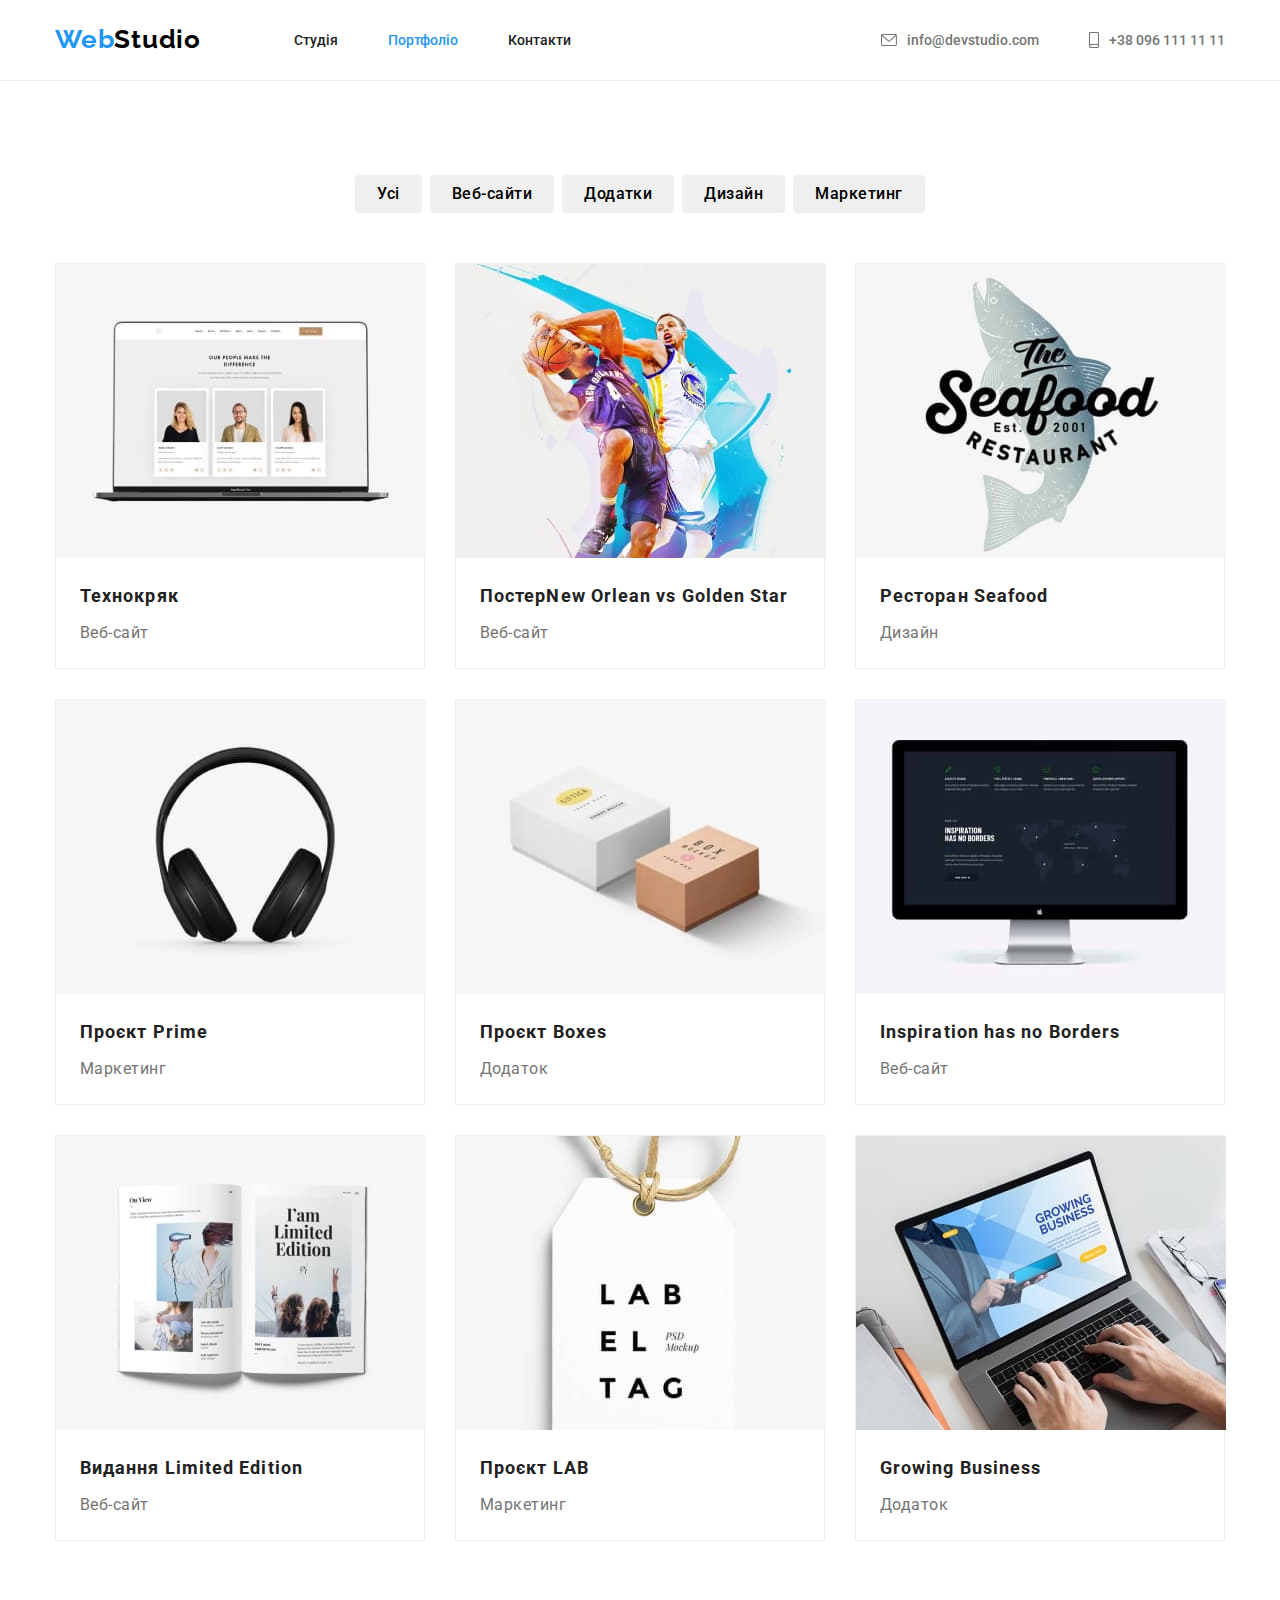
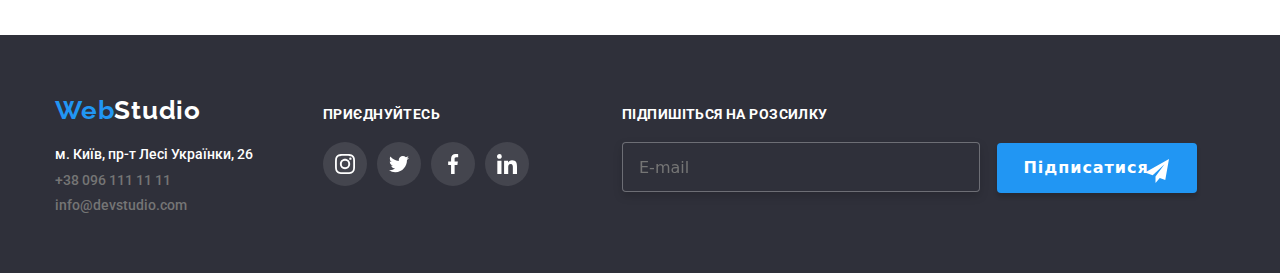
==== commit 642d300b: "css" ====
--- a/portfolio.html
+++ b/portfolio.html
@@ -385,7 +385,7 @@
         </div>
         <div class="footer-newsletter">
           <p class="footer-title-newsletter">Підпишіться на розсилку</p>
-          <form action=""><input
+          <form class="footer-form"><input
             type="email"
             class="footer-input"
             name="mail"
--- a/css/styles.css
+++ b/css/styles.css
@@ -642,7 +642,8 @@
 
 .portfolio-link {
   display: block;
-}transition: transform 250ms var(--transform-function);
+}
+
 
 .filter-list {
   display: flex;
@@ -650,6 +651,8 @@
   flex-wrap: wrap;
   margin-bottom: 50px;
   gap: 8px;
+
+  /* transition: transform 250ms var(--transform-function); */
   /* background-color: teal; */
 }
 
